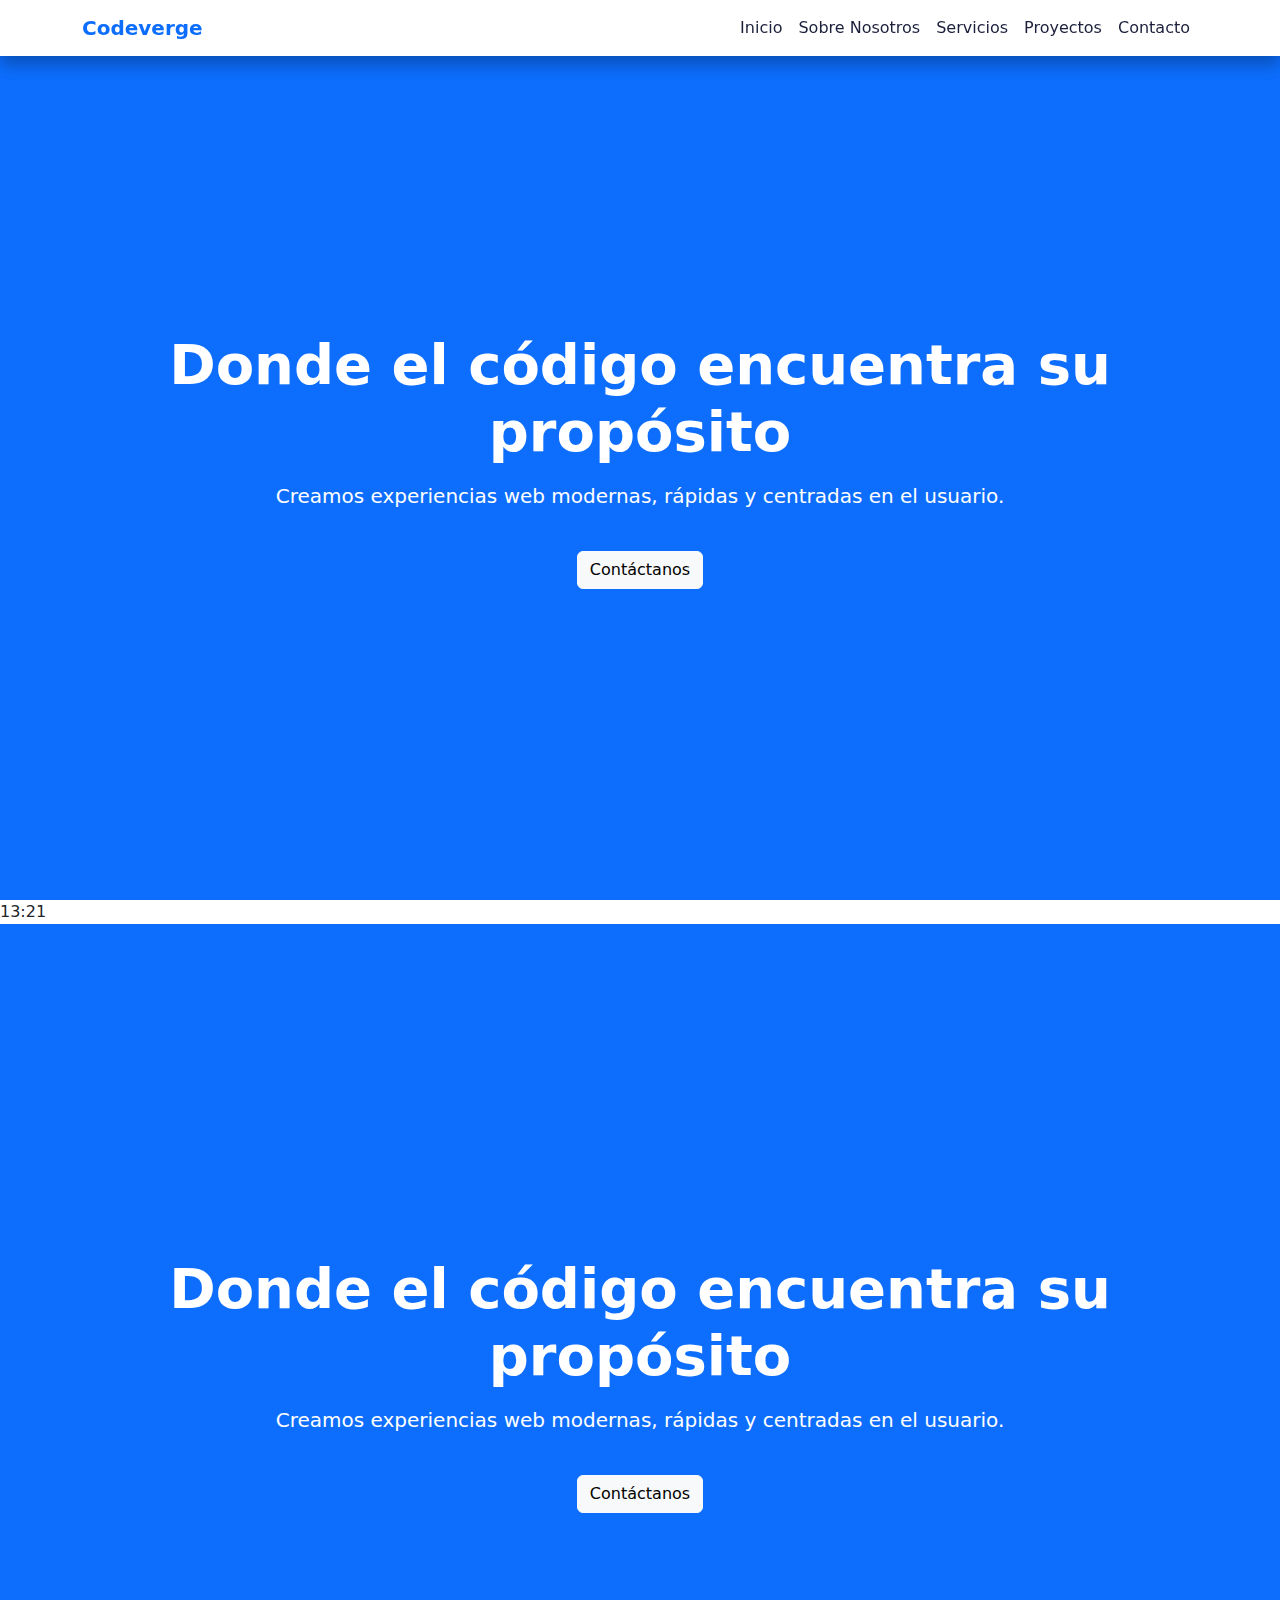
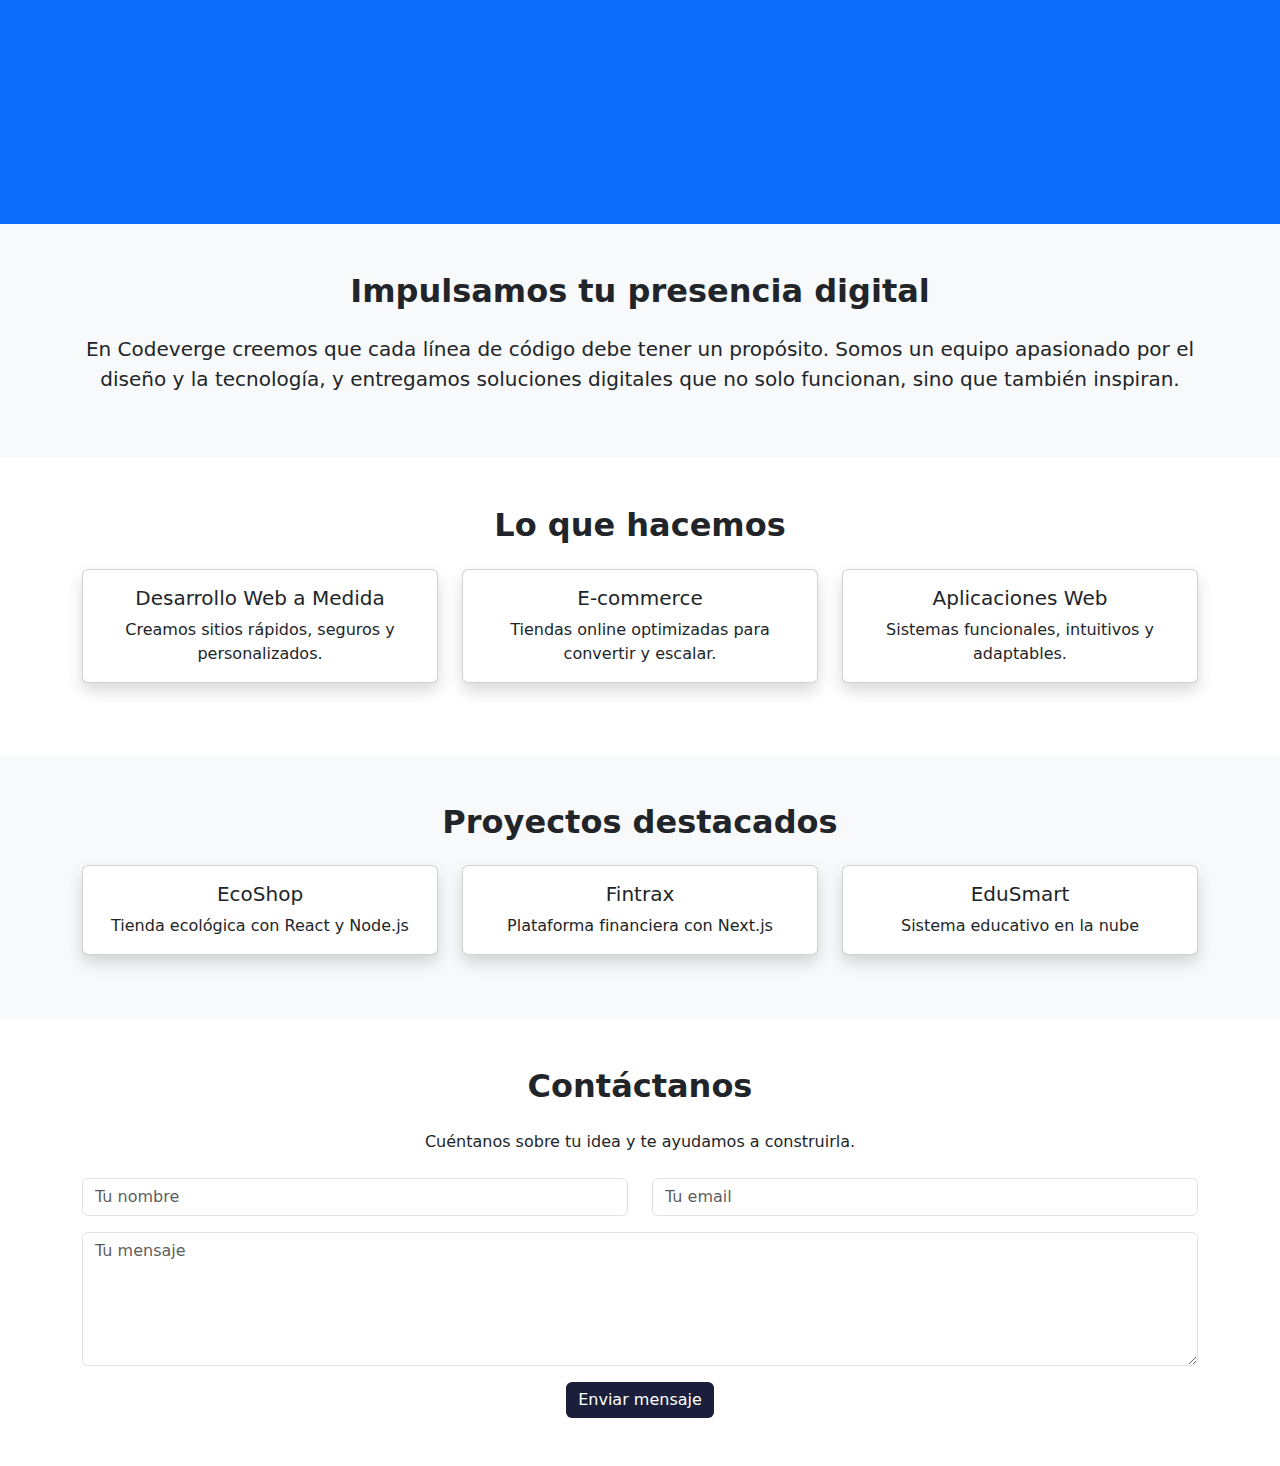
==== index.html @ 91b74ea4 "Version inicial Codeverge" ====
<!DOCTYPE html>
<html lang="es">
<head>
  <meta charset="UTF-8">
  <meta name="viewport" content="width=device-width, initial-scale=1">
  <title>Codeverge</title>
  <link href="https://cdn.jsdelivr.net/npm/bootstrap@5.3.3/dist/css/bootstrap.min.css" rel="stylesheet">
  <link rel="stylesheet" href="style.css">
</head>
<body data-bs-spy="scroll" data-bs-target="#navbar" data-bs-offset="70" tabindex="0">
  <!-- NAVBAR -->
  <nav id="navbar" class="navbar navbar-expand-lg navbar-light bg-white shadow fixed-top">
    <div class="container">
      <a class="navbar-brand fw-bold text-primary" href="#inicio">Codeverge</a>
      <button class="navbar-toggler" type="button" data-bs-toggle="collapse" data-bs-target="#navLinks">
        <span class="navbar-toggler-icon"></span>
      </button>
      <div class="collapse navbar-collapse" id="navLinks">
        <ul class="navbar-nav ms-auto mb-2 mb-lg-0">
          <li class="nav-item"><a class="nav-link" href="#inicio">Inicio</a></li>
          <li class="nav-item"><a class="nav-link" href="#nosotros">Sobre Nosotros</a></li>
          <li class="nav-item"><a class="nav-link" href="#servicios">Servicios</a></li>
          <li class="nav-item"><a class="nav-link" href="#proyectos">Proyectos</a></li>
          <li class="nav-item"><a class="nav-link" href="#contacto">Contacto</a></li>
        </ul>
      </div>
    </div>
  </nav>
  <!-- SECCIONES (las llenaremos después) -->
  <section id="inicio" class="vh-100 d-flex align-items-center bg-primary text-white text-center">
    <div class="container">
      <h1 class="display-4 fw-bold">Donde el código encuentra su propósito</h1>
      <p class="lead mt-3">Creamos experiencias web modernas, rápidas y centradas en el usuario.</p>
      <a href="#contacto" class="btn btn-light mt-4">Contáctanos</a>
    </div>
  </section>
  <!-- Más secciones aquí... -->
  <script src="https://cdn.jsdelivr.net/npm/bootstrap@5.3.3/dist/js/bootstrap.bundle.min.js"></script>
  <script src="script.js"></script>
</body>
</html>





13:21
<!DOCTYPE html>
<html lang="es">
<head>
  <meta charset="UTF-8" />
  <meta name="viewport" content="width=device-width, initial-scale=1" />
  <title>Codeverge</title>
  <link href="https://cdn.jsdelivr.net/npm/bootstrap@5.3.3/dist/css/bootstrap.min.css" rel="stylesheet" />
  <link rel="stylesheet" href="style.css" />
</head>
<body data-bs-spy="scroll" data-bs-target="#navbar" data-bs-offset="70" tabindex="0">
  <!-- NAVBAR -->
  <nav id="navbar" class="navbar navbar-expand-lg navbar-light bg-white shadow fixed-top">
    <div class="container">
      <a class="navbar-brand fw-bold text-primary" href="#inicio">Codeverge</a>
      <button class="navbar-toggler" type="button" data-bs-toggle="collapse" data-bs-target="#navLinks">
        <span class="navbar-toggler-icon"></span>
      </button>
      <div class="collapse navbar-collapse" id="navLinks">
        <ul class="navbar-nav ms-auto mb-2 mb-lg-0">
          <li class="nav-item"><a class="nav-link" href="#inicio">Inicio</a></li>
          <li class="nav-item"><a class="nav-link" href="#nosotros">Sobre Nosotros</a></li>
          <li class="nav-item"><a class="nav-link" href="#servicios">Servicios</a></li>
          <li class="nav-item"><a class="nav-link" href="#proyectos">Proyectos</a></li>
          <li class="nav-item"><a class="nav-link" href="#contacto">Contacto</a></li>
        </ul>
      </div>
    </div>
  </nav>
  <!-- INICIO -->
  <section id="inicio" class="vh-100 d-flex align-items-center bg-primary text-white text-center">
    <div class="container">
      <h1 class="display-4 fw-bold">Donde el código encuentra su propósito</h1>
      <p class="lead mt-3">Creamos experiencias web modernas, rápidas y centradas en el usuario.</p>
      <a href="#contacto" class="btn btn-light mt-4">Contáctanos</a>
    </div>
  </section>
  <!-- SOBRE NOSOTROS -->
  <section id="nosotros" class="py-5 bg-light text-center">
    <div class="container">
      <h2 class="fw-bold mb-4">Impulsamos tu presencia digital</h2>
      <p class="lead">
        En Codeverge creemos que cada línea de código debe tener un propósito. Somos un equipo apasionado por el diseño y la tecnología, y entregamos soluciones digitales que no solo funcionan, sino que también inspiran.
      </p>
    </div>
  </section>
  <!-- SERVICIOS -->
  <section id="servicios" class="py-5">
    <div class="container text-center">
      <h2 class="fw-bold mb-4">Lo que hacemos</h2>
      <div class="row">
        <div class="col-md-4 mb-4">
          <div class="card h-100 shadow">
            <div class="card-body">
              <h5 class="card-title">Desarrollo Web a Medida</h5>
              <p class="card-text">Creamos sitios rápidos, seguros y personalizados.</p>
            </div>
          </div>
        </div>
        <div class="col-md-4 mb-4">
          <div class="card h-100 shadow">
            <div class="card-body">
              <h5 class="card-title">E-commerce</h5>
              <p class="card-text">Tiendas online optimizadas para convertir y escalar.</p>
            </div>
          </div>
        </div>
        <div class="col-md-4 mb-4">
          <div class="card h-100 shadow">
            <div class="card-body">
              <h5 class="card-title">Aplicaciones Web</h5>
              <p class="card-text">Sistemas funcionales, intuitivos y adaptables.</p>
            </div>
          </div>
        </div>
      </div>
    </div>
  </section>
  <!-- PROYECTOS -->
  <section id="proyectos" class="py-5 bg-light text-center">
    <div class="container">
      <h2 class="fw-bold mb-4">Proyectos destacados</h2>
      <div class="row">
        <div class="col-md-4 mb-3">
          <div class="card shadow h-100">
            <div class="card-body">
              <h5 class="card-title">EcoShop</h5>
              <p class="card-text">Tienda ecológica con React y Node.js</p>
            </div>
          </div>
        </div>
        <div class="col-md-4 mb-3">
          <div class="card shadow h-100">
            <div class="card-body">
              <h5 class="card-title">Fintrax</h5>
              <p class="card-text">Plataforma financiera con Next.js</p>
            </div>
          </div>
        </div>
        <div class="col-md-4 mb-3">
          <div class="card shadow h-100">
            <div class="card-body">
              <h5 class="card-title">EduSmart</h5>
              <p class="card-text">Sistema educativo en la nube</p>
            </div>
          </div>
        </div>
      </div>
    </div>
  </section>
  <!-- CONTACTO -->
  <section id="contacto" class="py-5 text-center">
    <div class="container">
      <h2 class="fw-bold mb-4">Contáctanos</h2>
      <p class="mb-4">Cuéntanos sobre tu idea y te ayudamos a construirla.</p>
      <form id="form-contacto" class="row justify-content-center">
        <div class="col-md-6 mb-3">
          <input type="text" class="form-control" placeholder="Tu nombre" required>
        </div>
        <div class="col-md-6 mb-3">
          <input type="email" class="form-control" placeholder="Tu email" required>
        </div>
        <div class="col-12 mb-3">
          <textarea class="form-control" rows="5" placeholder="Tu mensaje" required></textarea>
        </div>
        <div class="col-12">
          <button type="submit" class="btn btn-primary">Enviar mensaje</button>
        </div>
      </form>
    </div>
  </section>
  <!-- SCRIPTS -->
  <script src="https://cdn.jsdelivr.net/npm/bootstrap@5.3.3/dist/js/bootstrap.bundle.min.js"></script>
  <script src="script.js"></script>
</body>
</html>
---- style.css ----
html {
    scroll-behavior: smooth;
  }
  section {
    padding-top: 80px;
    padding-bottom: 80px;
  }
  #inicio {
    padding-top: 100px;
  }
  .navbar .nav-link {
    font-weight: 500;
    color: #1B1F3B;
  }
  .navbar .nav-link:hover {
    color: #00D1FF;
  }
  .btn-primary {
    background-color: #1B1F3B;
    border: none;
  }
  .btn-primary:hover {
    background-color: #00D1FF;
    color: #fff;
  }
---- style.css ----
html {
    scroll-behavior: smooth;
  }
  section {
    padding-top: 80px;
    padding-bottom: 80px;
  }
  #inicio {
    padding-top: 100px;
  }
  .navbar .nav-link {
    font-weight: 500;
    color: #1B1F3B;
  }
  .navbar .nav-link:hover {
    color: #00D1FF;
  }
  .btn-primary {
    background-color: #1B1F3B;
    border: none;
  }
  .btn-primary:hover {
    background-color: #00D1FF;
    color: #fff;
  }
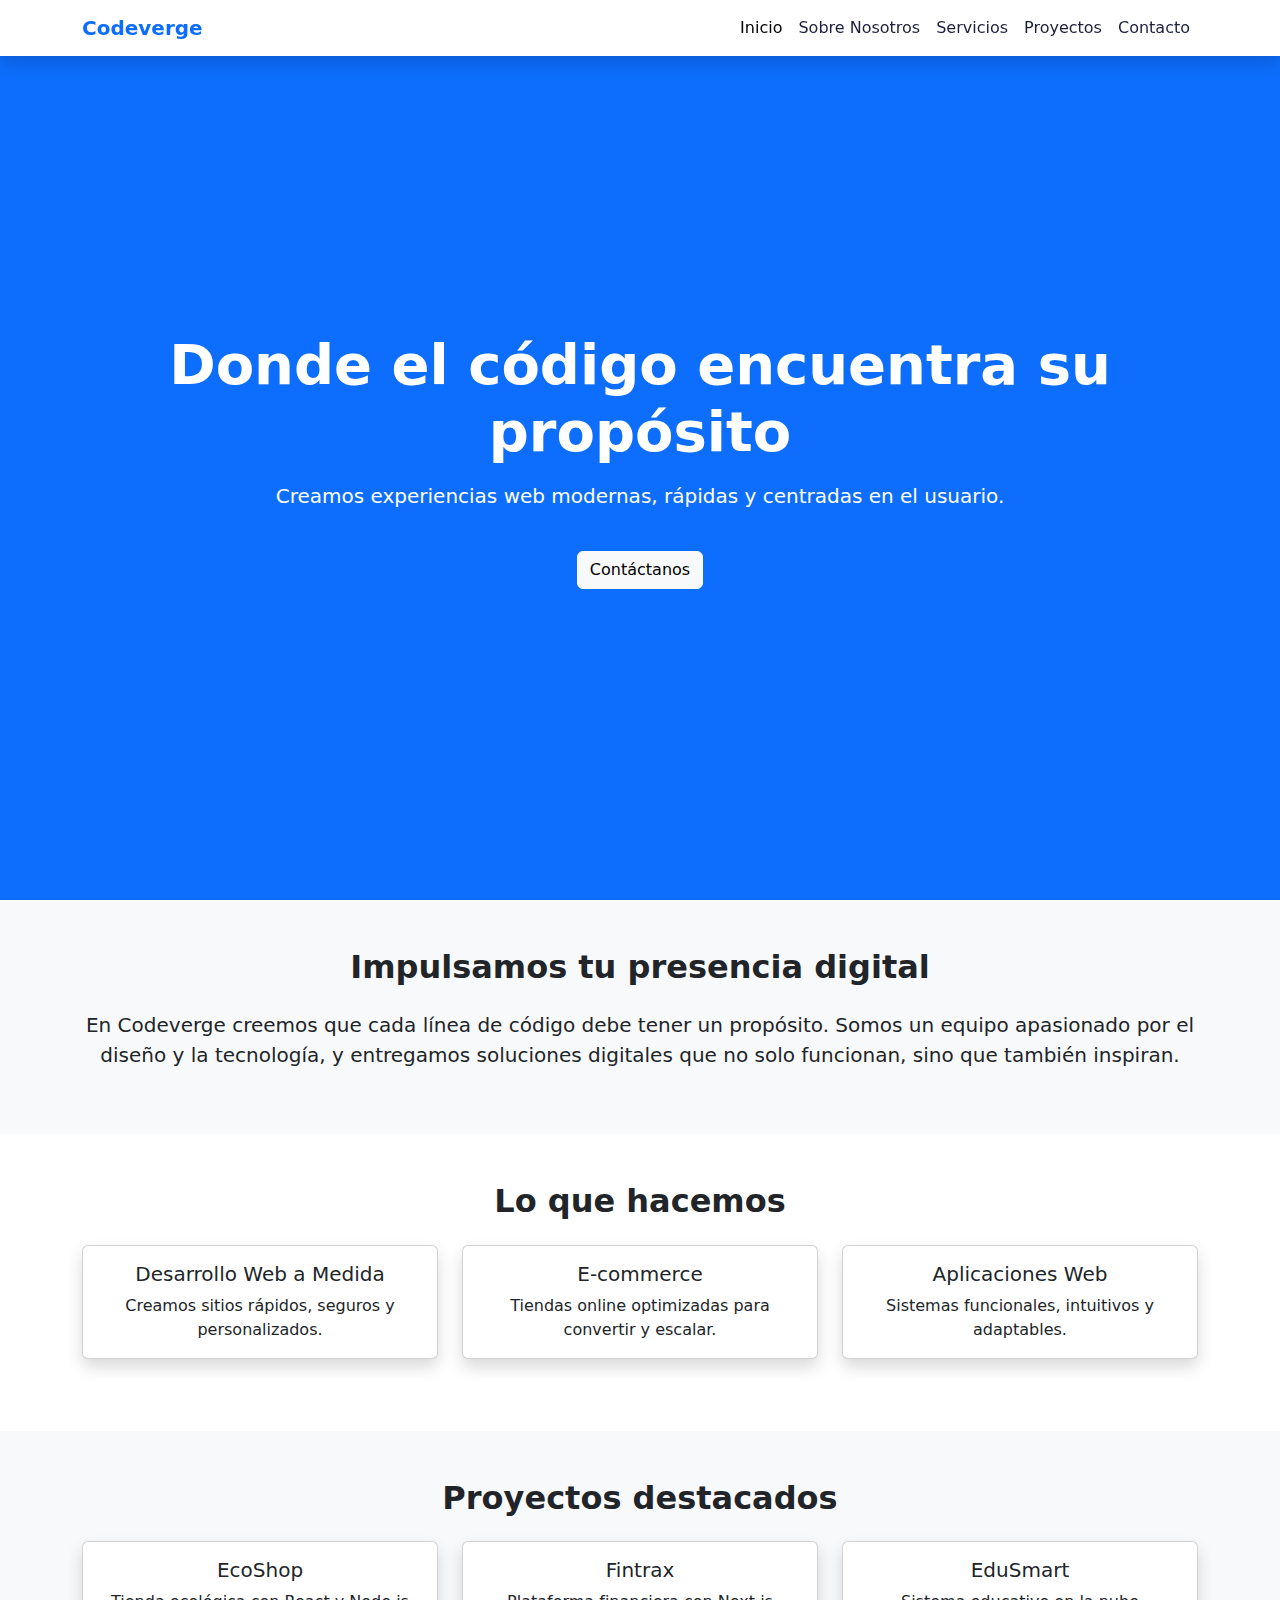
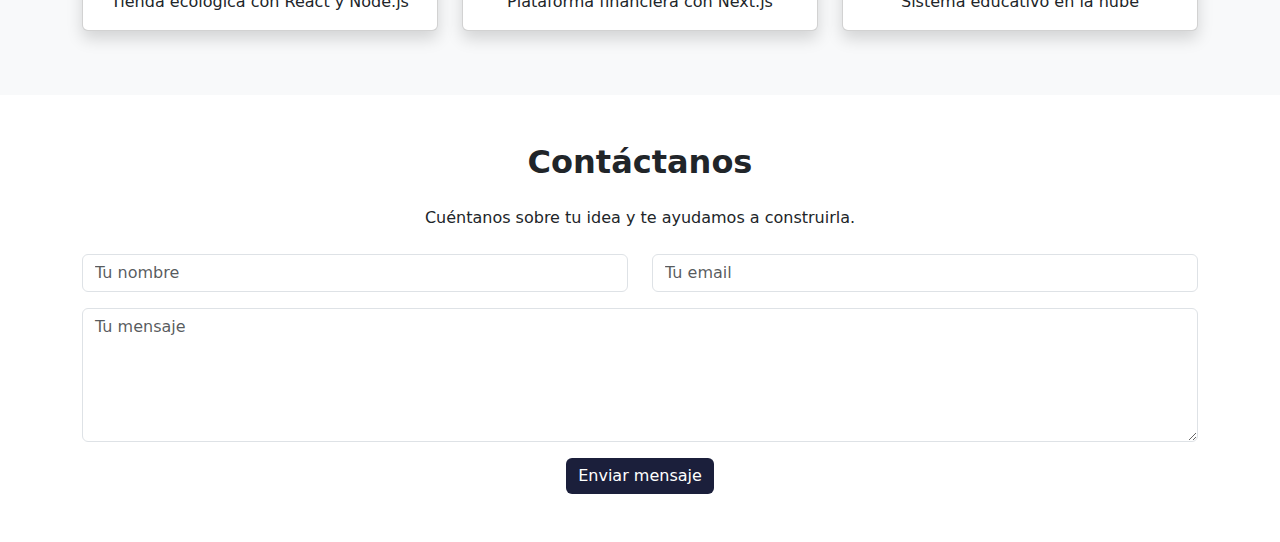
==== commit a631c40d: "edicion nueva" ====
--- a/index.html
+++ b/index.html
@@ -1,50 +1,3 @@
-<!DOCTYPE html>
-<html lang="es">
-<head>
-  <meta charset="UTF-8">
-  <meta name="viewport" content="width=device-width, initial-scale=1">
-  <title>Codeverge</title>
-  <link href="https://cdn.jsdelivr.net/npm/bootstrap@5.3.3/dist/css/bootstrap.min.css" rel="stylesheet">
-  <link rel="stylesheet" href="style.css">
-</head>
-<body data-bs-spy="scroll" data-bs-target="#navbar" data-bs-offset="70" tabindex="0">
-  <!-- NAVBAR -->
-  <nav id="navbar" class="navbar navbar-expand-lg navbar-light bg-white shadow fixed-top">
-    <div class="container">
-      <a class="navbar-brand fw-bold text-primary" href="#inicio">Codeverge</a>
-      <button class="navbar-toggler" type="button" data-bs-toggle="collapse" data-bs-target="#navLinks">
-        <span class="navbar-toggler-icon"></span>
-      </button>
-      <div class="collapse navbar-collapse" id="navLinks">
-        <ul class="navbar-nav ms-auto mb-2 mb-lg-0">
-          <li class="nav-item"><a class="nav-link" href="#inicio">Inicio</a></li>
-          <li class="nav-item"><a class="nav-link" href="#nosotros">Sobre Nosotros</a></li>
-          <li class="nav-item"><a class="nav-link" href="#servicios">Servicios</a></li>
-          <li class="nav-item"><a class="nav-link" href="#proyectos">Proyectos</a></li>
-          <li class="nav-item"><a class="nav-link" href="#contacto">Contacto</a></li>
-        </ul>
-      </div>
-    </div>
-  </nav>
-  <!-- SECCIONES (las llenaremos después) -->
-  <section id="inicio" class="vh-100 d-flex align-items-center bg-primary text-white text-center">
-    <div class="container">
-      <h1 class="display-4 fw-bold">Donde el código encuentra su propósito</h1>
-      <p class="lead mt-3">Creamos experiencias web modernas, rápidas y centradas en el usuario.</p>
-      <a href="#contacto" class="btn btn-light mt-4">Contáctanos</a>
-    </div>
-  </section>
-  <!-- Más secciones aquí... -->
-  <script src="https://cdn.jsdelivr.net/npm/bootstrap@5.3.3/dist/js/bootstrap.bundle.min.js"></script>
-  <script src="script.js"></script>
-</body>
-</html>
-
-
-
-
-
-13:21
 <!DOCTYPE html>
 <html lang="es">
 <head>
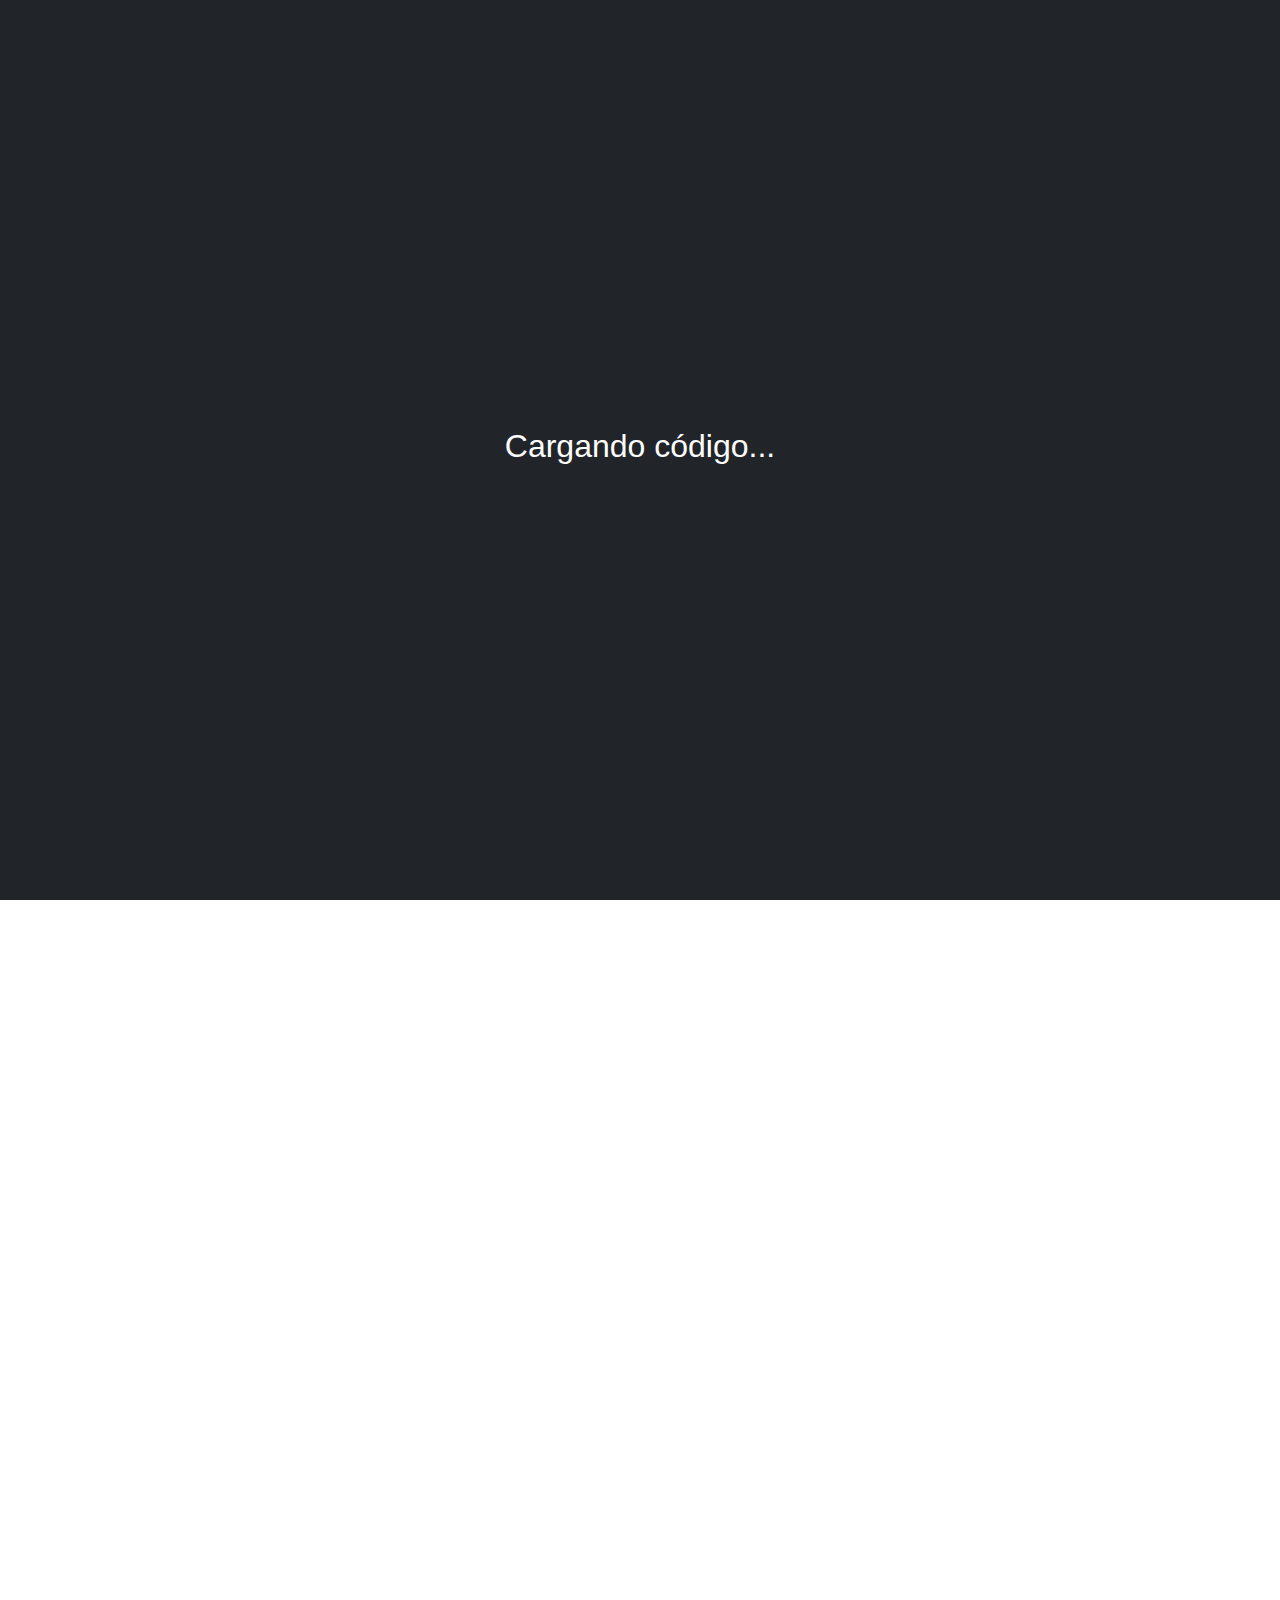
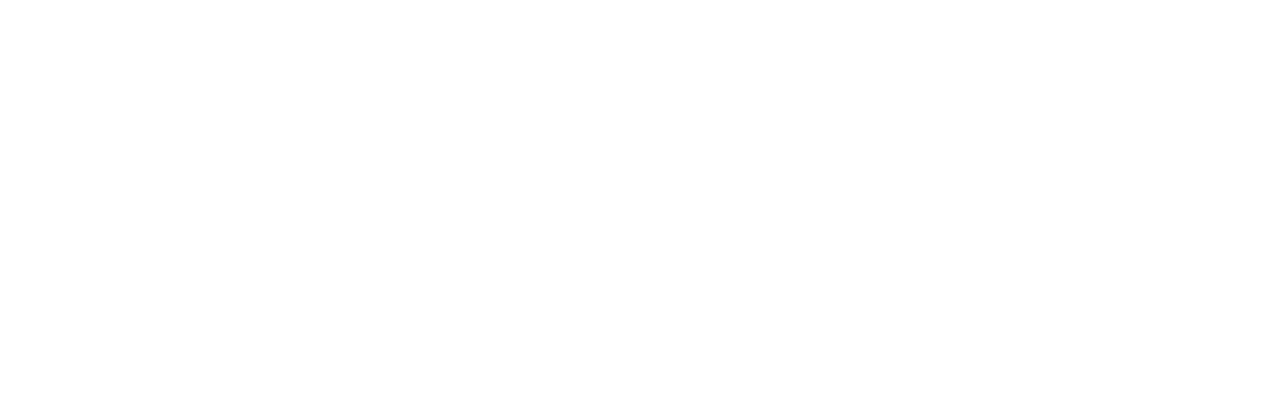
==== commit 4afda08c: "nueva edicion 2" ====
--- a/index.html
+++ b/index.html
@@ -1,3 +1,4 @@
+
 <!DOCTYPE html>
 <html lang="es">
 <head>
@@ -8,10 +9,16 @@
   <link rel="stylesheet" href="style.css" />
 </head>
 <body data-bs-spy="scroll" data-bs-target="#navbar" data-bs-offset="70" tabindex="0">
-  <!-- NAVBAR -->
+
+  <div id="loader" class="d-flex justify-content-center align-items-center vh-100 bg-dark text-white">
+    <h2>Cargando código...</h2>
+  </div>
+
   <nav id="navbar" class="navbar navbar-expand-lg navbar-light bg-white shadow fixed-top">
     <div class="container">
-      <a class="navbar-brand fw-bold text-primary" href="#inicio">Codeverge</a>
+      <a class="navbar-brand fw-bold text-primary" href="#inicio">
+        <img src="assets/logo.png" alt="Codeverge" height="32" class="me-2" />Codeverge
+      </a>
       <button class="navbar-toggler" type="button" data-bs-toggle="collapse" data-bs-target="#navLinks">
         <span class="navbar-toggler-icon"></span>
       </button>
@@ -26,98 +33,53 @@
       </div>
     </div>
   </nav>
-  <!-- INICIO -->
+
   <section id="inicio" class="vh-100 d-flex align-items-center bg-primary text-white text-center">
     <div class="container">
-      <h1 class="display-4 fw-bold">Donde el código encuentra su propósito</h1>
+      <h1 class="display-4 fw-bold title-animate">Donde el código encuentra su propósito</h1>
       <p class="lead mt-3">Creamos experiencias web modernas, rápidas y centradas en el usuario.</p>
       <a href="#contacto" class="btn btn-light mt-4">Contáctanos</a>
     </div>
   </section>
-  <!-- SOBRE NOSOTROS -->
-  <section id="nosotros" class="py-5 bg-light text-center">
+
+  <section id="nosotros" class="py-5 bg-light text-center fade-in">
     <div class="container">
       <h2 class="fw-bold mb-4">Impulsamos tu presencia digital</h2>
-      <p class="lead">
-        En Codeverge creemos que cada línea de código debe tener un propósito. Somos un equipo apasionado por el diseño y la tecnología, y entregamos soluciones digitales que no solo funcionan, sino que también inspiran.
-      </p>
+      <p class="lead">En Codeverge creemos que cada línea de código debe tener un propósito.</p>
     </div>
   </section>
-  <!-- SERVICIOS -->
-  <section id="servicios" class="py-5">
-    <div class="container text-center">
+
+  <section id="servicios" class="py-5 text-center fade-in">
+    <div class="container">
       <h2 class="fw-bold mb-4">Lo que hacemos</h2>
       <div class="row">
-        <div class="col-md-4 mb-4">
-          <div class="card h-100 shadow">
-            <div class="card-body">
-              <h5 class="card-title">Desarrollo Web a Medida</h5>
-              <p class="card-text">Creamos sitios rápidos, seguros y personalizados.</p>
-            </div>
-          </div>
-        </div>
-        <div class="col-md-4 mb-4">
-          <div class="card h-100 shadow">
-            <div class="card-body">
-              <h5 class="card-title">E-commerce</h5>
-              <p class="card-text">Tiendas online optimizadas para convertir y escalar.</p>
-            </div>
-          </div>
-        </div>
-        <div class="col-md-4 mb-4">
-          <div class="card h-100 shadow">
-            <div class="card-body">
-              <h5 class="card-title">Aplicaciones Web</h5>
-              <p class="card-text">Sistemas funcionales, intuitivos y adaptables.</p>
-            </div>
-          </div>
-        </div>
+        <div class="col-md-4 mb-3"><div class="card shadow"><div class="card-body"><h5>Desarrollo Web</h5></div></div></div>
+        <div class="col-md-4 mb-3"><div class="card shadow"><div class="card-body"><h5>E-commerce</h5></div></div></div>
+        <div class="col-md-4 mb-3"><div class="card shadow"><div class="card-body"><h5>Aplicaciones Web</h5></div></div></div>
       </div>
     </div>
   </section>
-  <!-- PROYECTOS -->
-  <section id="proyectos" class="py-5 bg-light text-center">
+
+  <section id="proyectos" class="py-5 bg-light text-center fade-in">
     <div class="container">
       <h2 class="fw-bold mb-4">Proyectos destacados</h2>
       <div class="row">
-        <div class="col-md-4 mb-3">
-          <div class="card shadow h-100">
-            <div class="card-body">
-              <h5 class="card-title">EcoShop</h5>
-              <p class="card-text">Tienda ecológica con React y Node.js</p>
-            </div>
-          </div>
-        </div>
-        <div class="col-md-4 mb-3">
-          <div class="card shadow h-100">
-            <div class="card-body">
-              <h5 class="card-title">Fintrax</h5>
-              <p class="card-text">Plataforma financiera con Next.js</p>
-            </div>
-          </div>
-        </div>
-        <div class="col-md-4 mb-3">
-          <div class="card shadow h-100">
-            <div class="card-body">
-              <h5 class="card-title">EduSmart</h5>
-              <p class="card-text">Sistema educativo en la nube</p>
-            </div>
-          </div>
-        </div>
+        <div class="col-md-4"><div class="card shadow"><div class="card-body"><h5>EcoShop</h5></div></div></div>
+        <div class="col-md-4"><div class="card shadow"><div class="card-body"><h5>Fintrax</h5></div></div></div>
+        <div class="col-md-4"><div class="card shadow"><div class="card-body"><h5>EduSmart</h5></div></div></div>
       </div>
     </div>
   </section>
-  <!-- CONTACTO -->
-  <section id="contacto" class="py-5 text-center">
+
+  <section id="contacto" class="py-5 text-center fade-in">
     <div class="container">
       <h2 class="fw-bold mb-4">Contáctanos</h2>
-      <p class="mb-4">Cuéntanos sobre tu idea y te ayudamos a construirla.</p>
       <form id="form-contacto" class="row justify-content-center">
         <div class="col-md-6 mb-3">
-          <input type="text" class="form-control" placeholder="Tu nombre" required>
+          <input type="text" class="form-control" placeholder="Tu nombre" required />
         </div>
         <div class="col-md-6 mb-3">
-          <input type="email" class="form-control" placeholder="Tu email" required>
+          <input type="email" class="form-control" placeholder="Tu email" required />
         </div>
         <div class="col-12 mb-3">
           <textarea class="form-control" rows="5" placeholder="Tu mensaje" required></textarea>
@@ -128,7 +90,7 @@
       </form>
     </div>
   </section>
-  <!-- SCRIPTS -->
+
   <script src="https://cdn.jsdelivr.net/npm/bootstrap@5.3.3/dist/js/bootstrap.bundle.min.js"></script>
   <script src="script.js"></script>
 </body>
--- a/style.css
+++ b/style.css
@@ -1,25 +1,61 @@
 html {
-    scroll-behavior: smooth;
+  scroll-behavior: smooth;
+}
+body {
+  font-family: 'Segoe UI', sans-serif;
+}
+section {
+  padding-top: 80px;
+  padding-bottom: 80px;
+}
+#inicio {
+  padding-top: 100px;
+}
+.navbar .nav-link {
+  font-weight: 500;
+  color: #1B1F3B;
+}
+.navbar .nav-link:hover {
+  color: #00D1FF;
+}
+.btn-primary {
+  background-color: #1B1F3B;
+  border: none;
+}
+.btn-primary:hover {
+  background-color: #00D1FF;
+  color: #fff;
+}
+.btn-light:hover {
+  transform: translateY(-3px);
+  box-shadow: 0 8px 16px rgba(0, 0, 0, 0.15);
+}
+.fade-in {
+  opacity: 0;
+  transform: translateY(40px);
+  transition: all 0.6s ease-out;
+}
+.fade-in.visible {
+  opacity: 1;
+  transform: none;
+}
+.title-animate {
+  animation: bounceIn 1s ease-out forwards;
+}
+@keyframes bounceIn {
+  0% {
+    opacity: 0;
+    transform: scale(0.9) translateY(-30px);
   }
-  section {
-    padding-top: 80px;
-    padding-bottom: 80px;
+  100% {
+    opacity: 1;
+    transform: scale(1) translateY(0);
   }
-  #inicio {
-    padding-top: 100px;
-  }
-  .navbar .nav-link {
-    font-weight: 500;
-    color: #1B1F3B;
-  }
-  .navbar .nav-link:hover {
-    color: #00D1FF;
-  }
-  .btn-primary {
-    background-color: #1B1F3B;
-    border: none;
-  }
-  .btn-primary:hover {
-    background-color: #00D1FF;
-    color: #fff;
-  }+}
+#loader {
+  position: fixed;
+  top: 0; left: 0;
+  width: 100vw; height: 100vh;
+  z-index: 9999;
+  background-color: #1B1F3B;
+}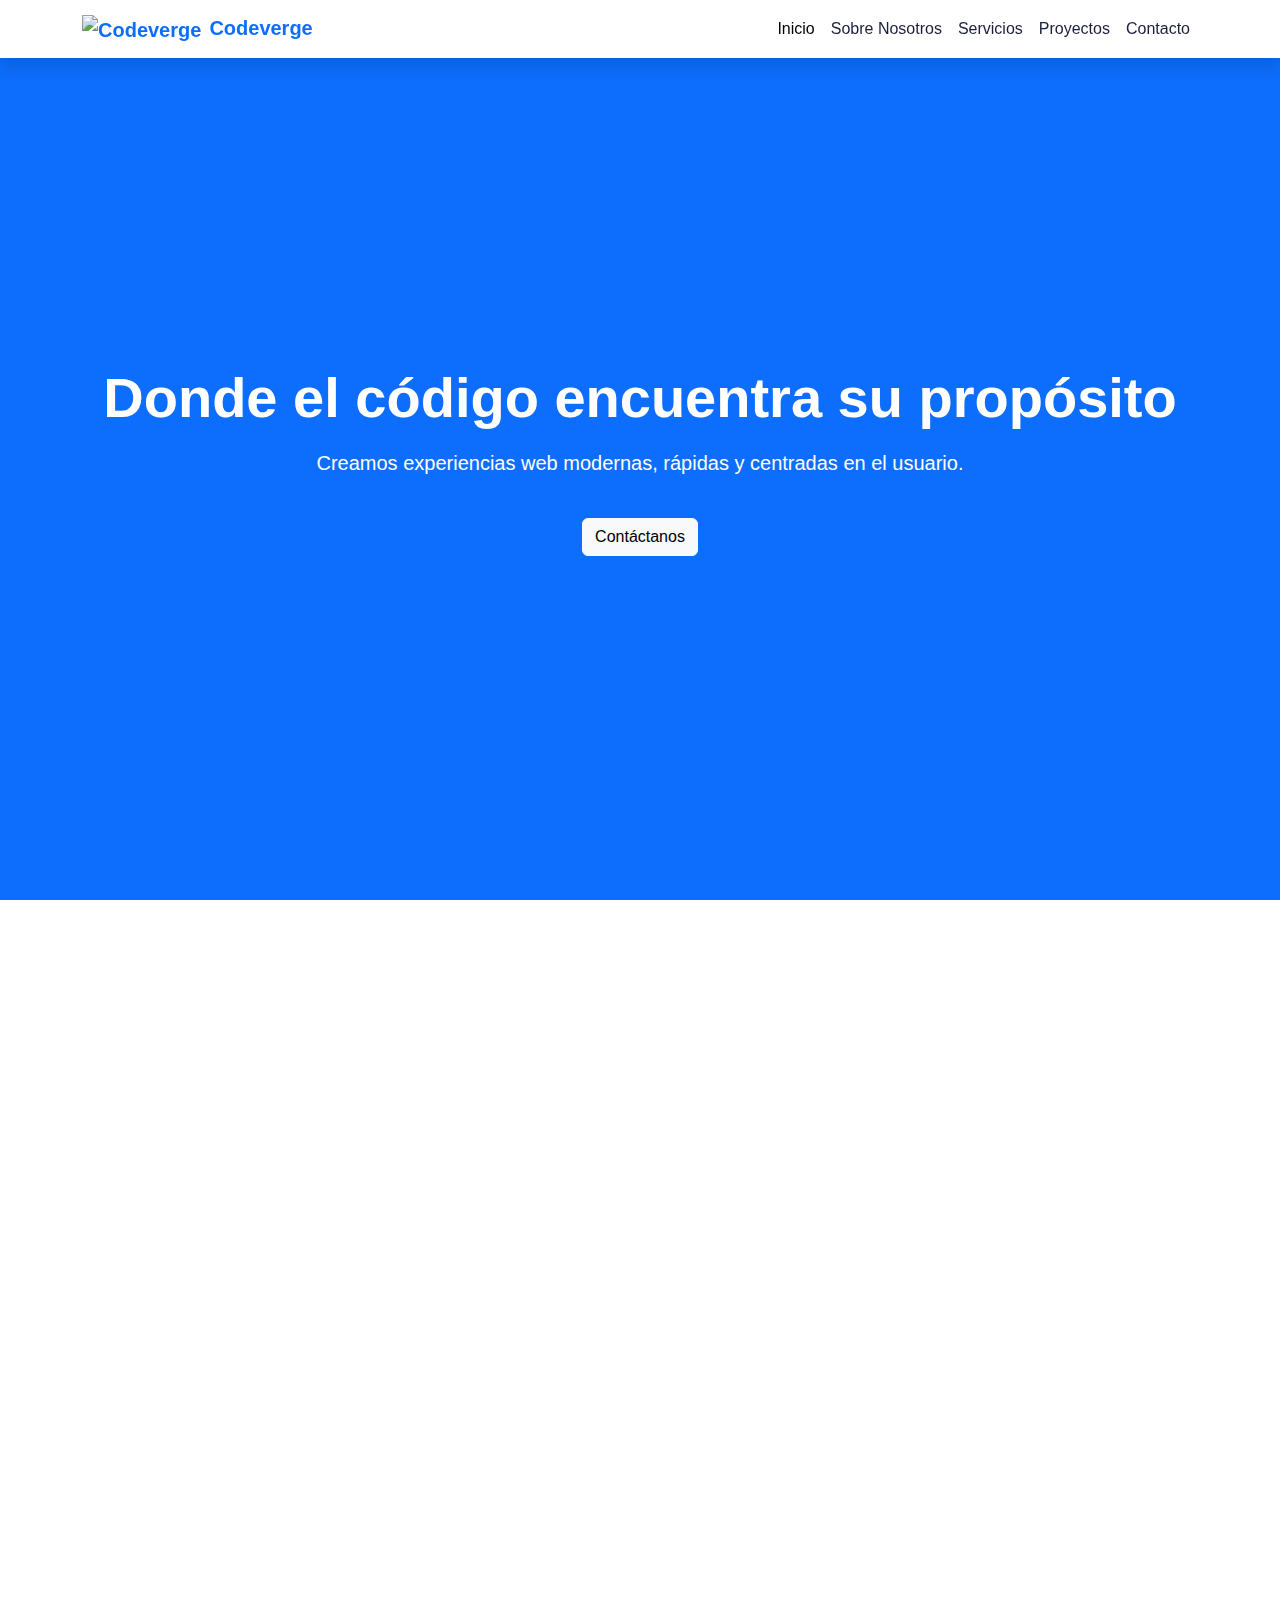
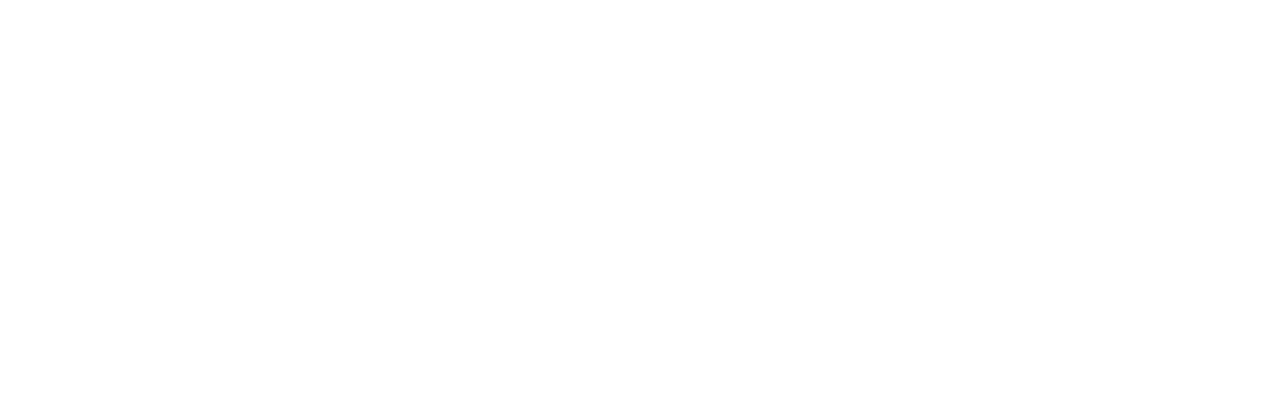
==== commit 86ad984d: "editando" ====
--- a/index.html
+++ b/index.html
@@ -9,12 +9,7 @@
   <link rel="stylesheet" href="style.css" />
 </head>
 <body data-bs-spy="scroll" data-bs-target="#navbar" data-bs-offset="70" tabindex="0">
-
-  <div id="loader" class="d-flex justify-content-center align-items-center vh-100 bg-dark text-white">
-    <h2>Cargando código...</h2>
-  </div>
-
-  <nav id="navbar" class="navbar navbar-expand-lg navbar-light bg-white shadow fixed-top">
+<nav id="navbar" class="navbar navbar-expand-lg navbar-light bg-white shadow fixed-top">
     <div class="container">
       <a class="navbar-brand fw-bold text-primary" href="#inicio">
         <img src="assets/logo.png" alt="Codeverge" height="32" class="me-2" />Codeverge
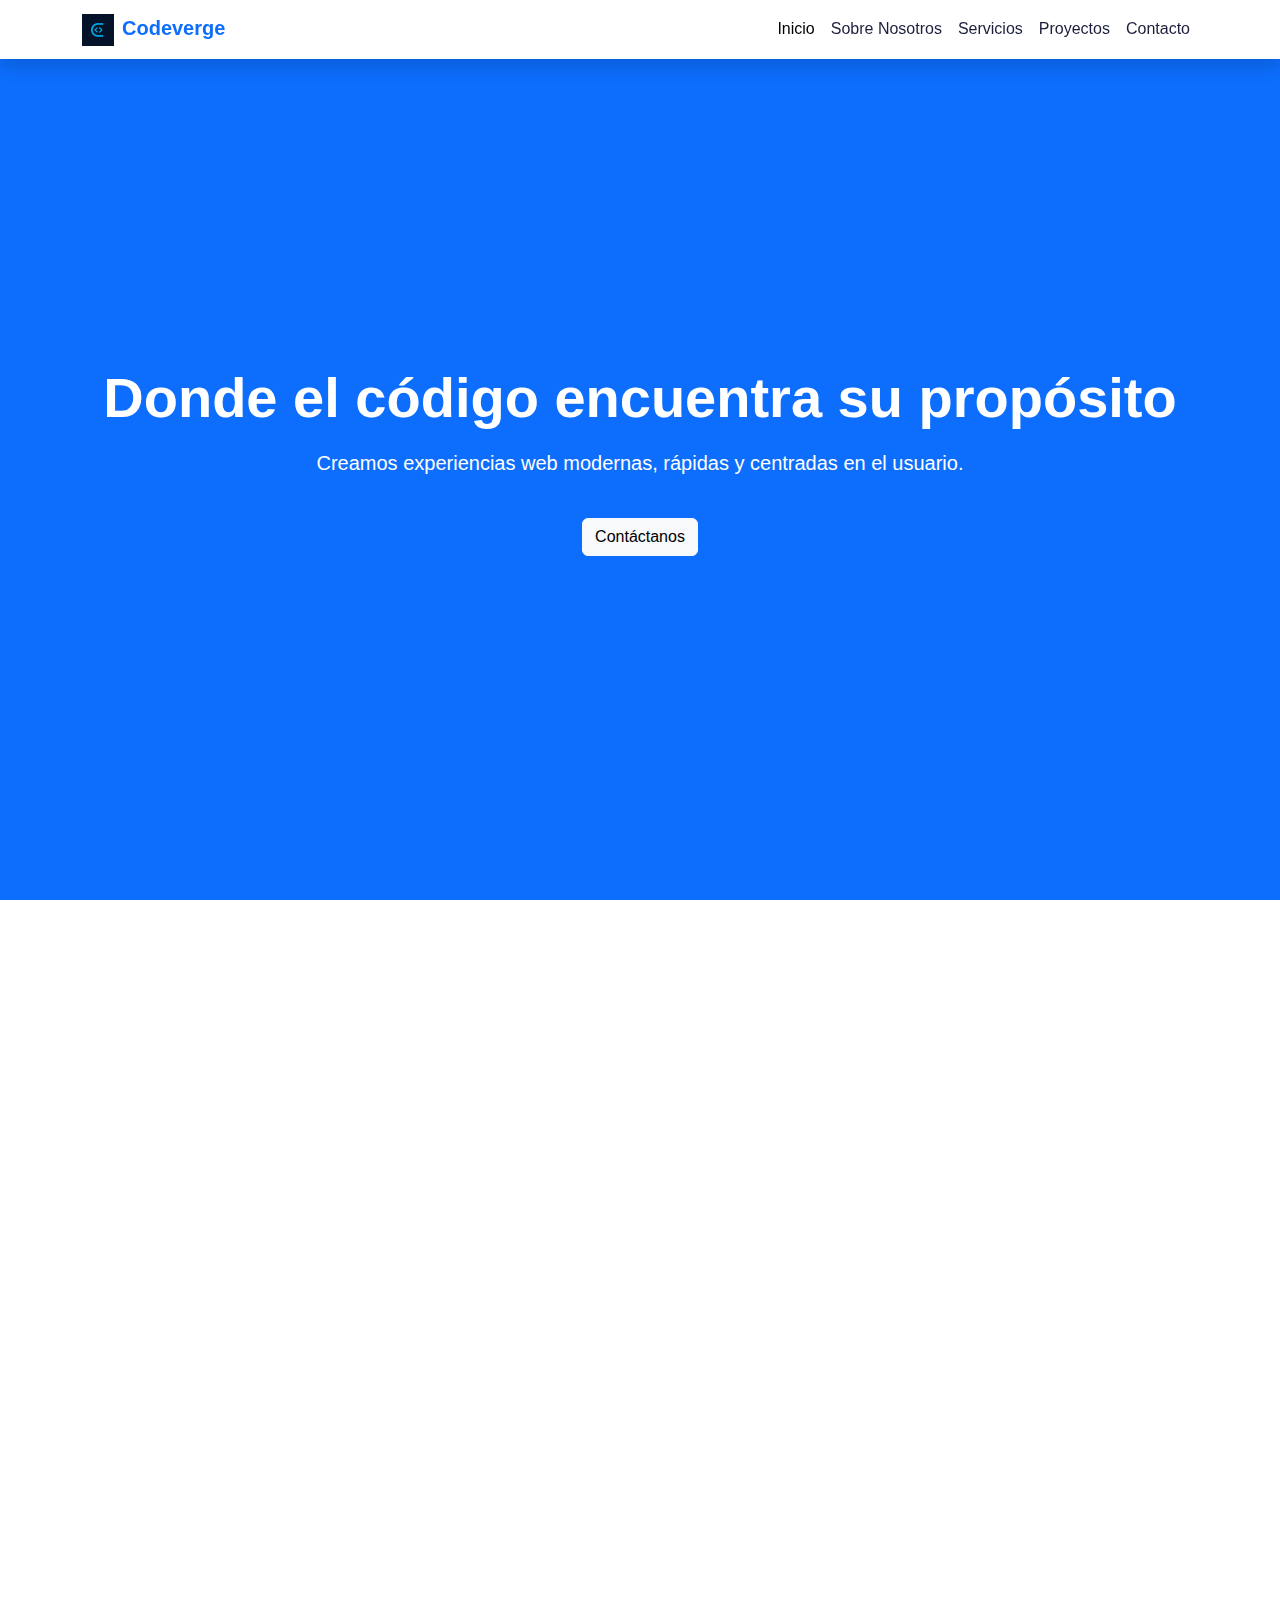
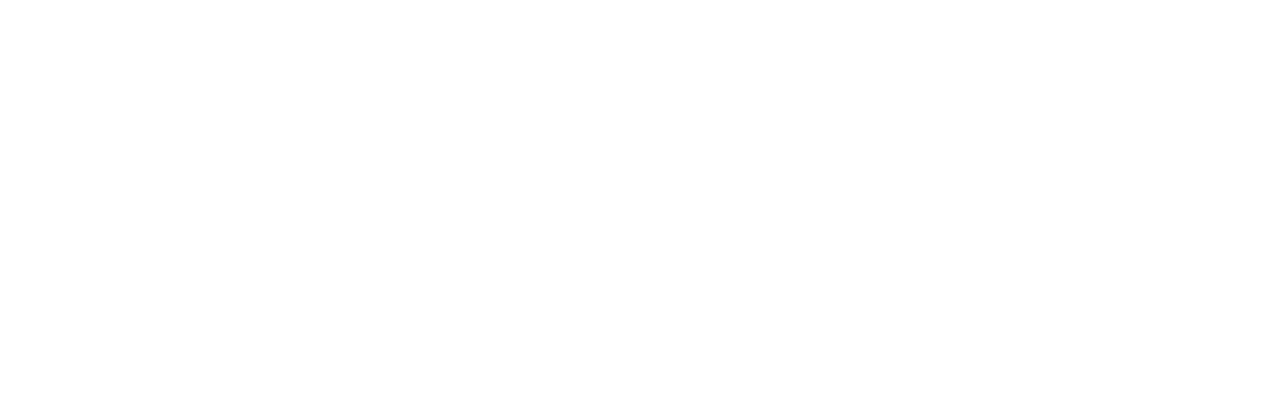
==== commit c25f5da4: "de nuevo" ====
--- a/index.html
+++ b/index.html
@@ -12,7 +12,7 @@
 <nav id="navbar" class="navbar navbar-expand-lg navbar-light bg-white shadow fixed-top">
     <div class="container">
       <a class="navbar-brand fw-bold text-primary" href="#inicio">
-        <img src="assets/logo.png" alt="Codeverge" height="32" class="me-2" />Codeverge
+        <img src="assets/logocode.png" alt="Codeverge" height="32" class="me-2" />Codeverge
       </a>
       <button class="navbar-toggler" type="button" data-bs-toggle="collapse" data-bs-target="#navLinks">
         <span class="navbar-toggler-icon"></span>
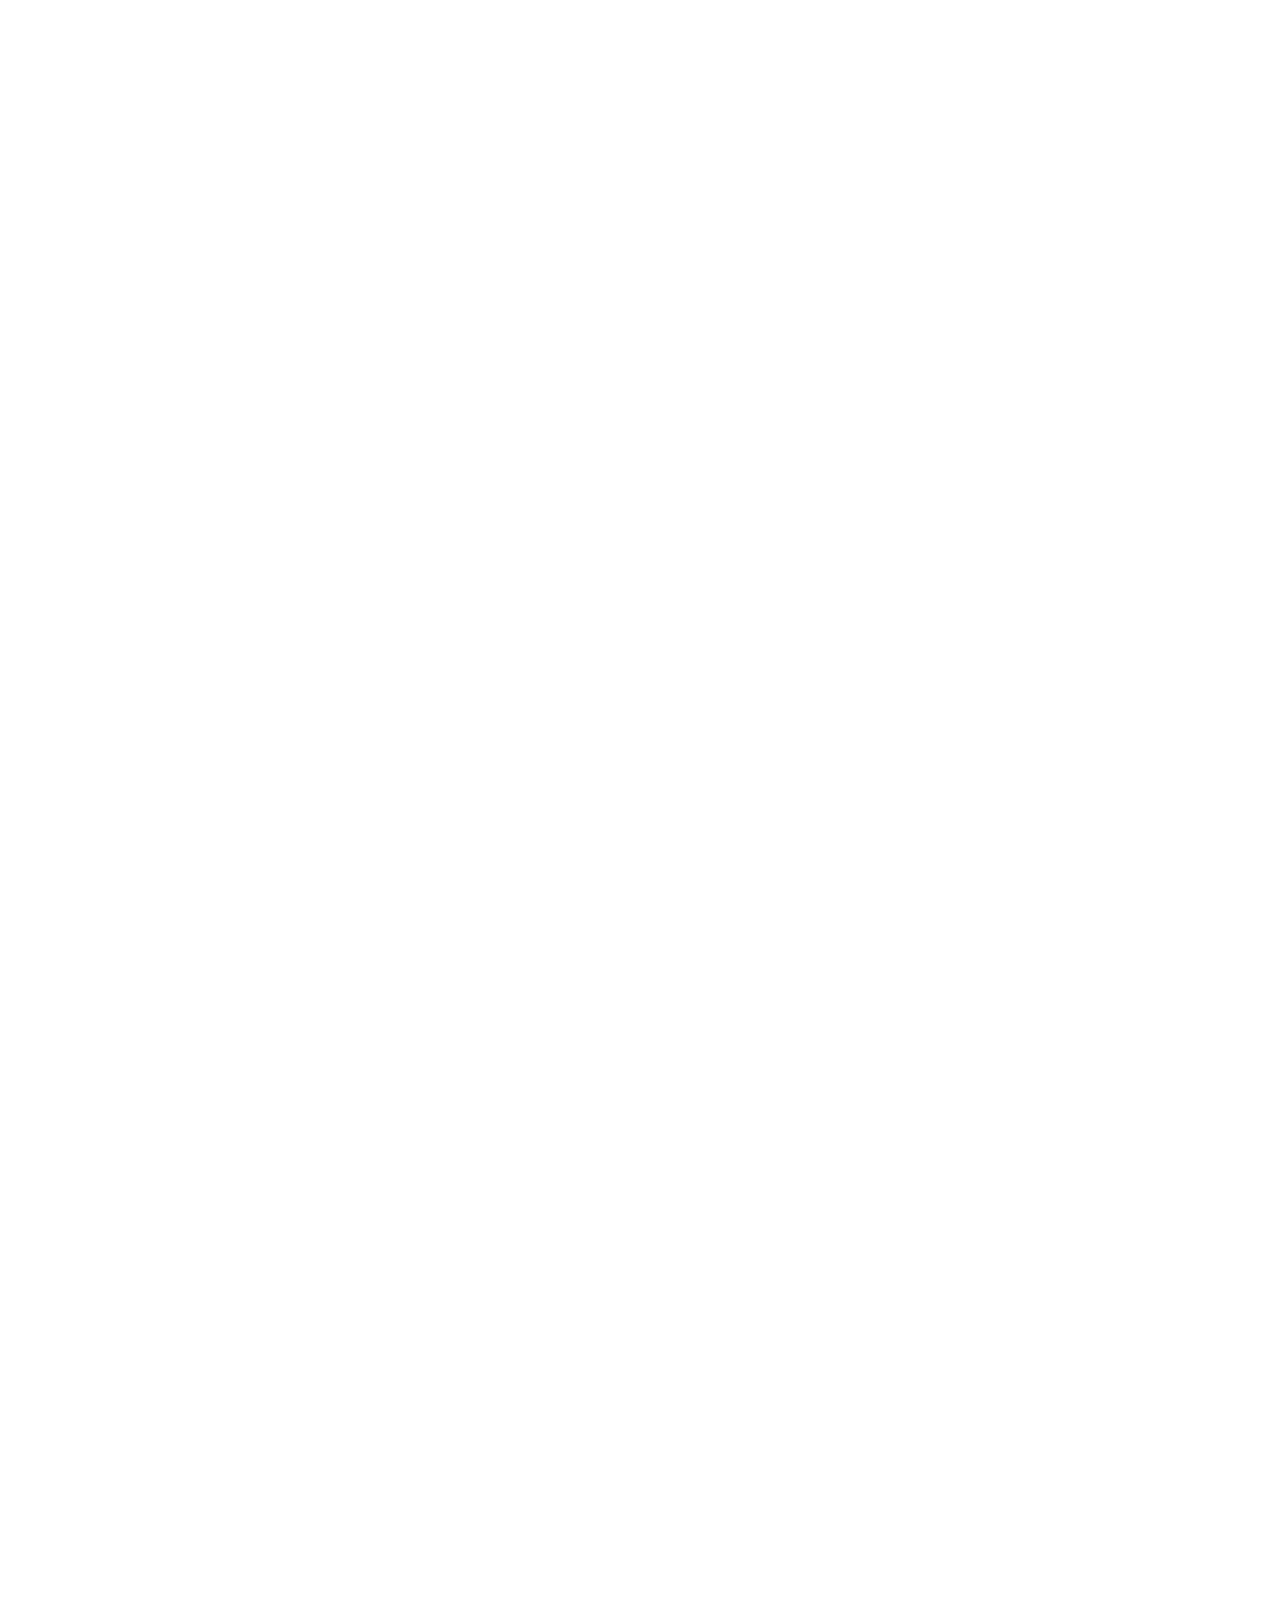
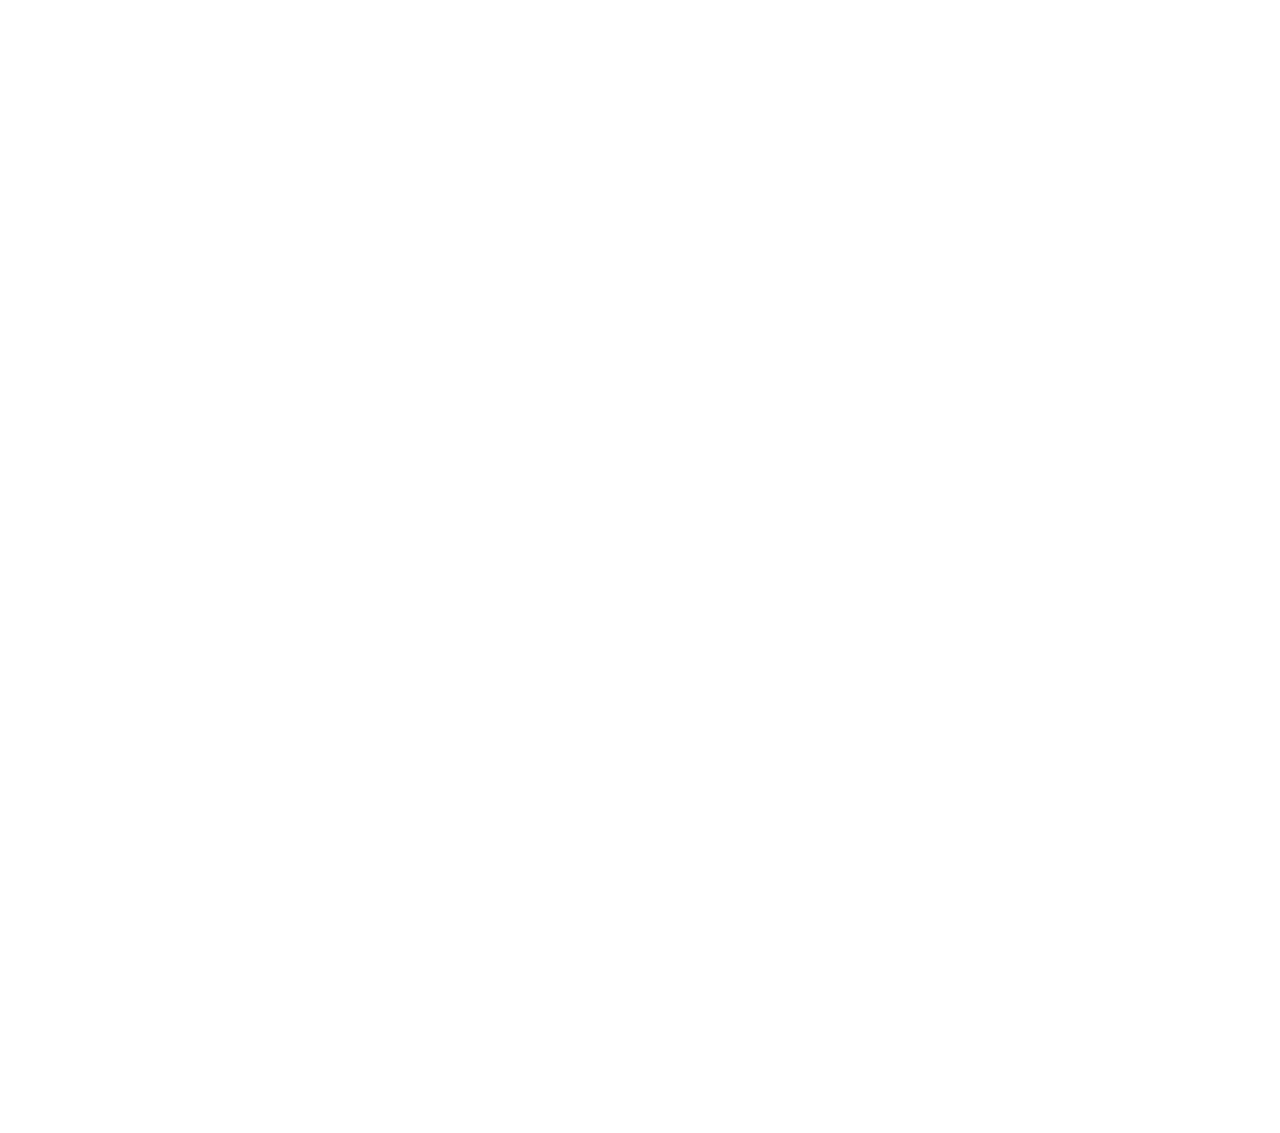
==== commit 2abf4aba: "cambios" ====
--- a/index.html
+++ b/index.html
@@ -4,89 +4,194 @@
 <head>
   <meta charset="UTF-8" />
   <meta name="viewport" content="width=device-width, initial-scale=1" />
-  <title>Codeverge</title>
+  <title>Scocode - Inicio</title>
   <link href="https://cdn.jsdelivr.net/npm/bootstrap@5.3.3/dist/css/bootstrap.min.css" rel="stylesheet" />
   <link rel="stylesheet" href="style.css" />
+  <link rel="stylesheet" href="https://cdn.jsdelivr.net/npm/bootstrap-icons@1.10.5/font/bootstrap-icons.css">
+
 </head>
-<body data-bs-spy="scroll" data-bs-target="#navbar" data-bs-offset="70" tabindex="0">
-<nav id="navbar" class="navbar navbar-expand-lg navbar-light bg-white shadow fixed-top">
+<body>
+  <div class="logo-bar py-2 bg-white text-center shadow-sm">
+    <img src="src/assets/logodefinitivo.png" alt="Logo Scocode" class="logo-separado"/>
+  </div>
+
+  <nav id="navbar" class="navbar navbar-expand-lg navbar-light bg-dark shadow-sm sticky-top">
     <div class="container">
-      <a class="navbar-brand fw-bold text-primary" href="#inicio">
-        <img src="assets/logocode.png" alt="Codeverge" height="32" class="me-2" />Codeverge
-      </a>
       <button class="navbar-toggler" type="button" data-bs-toggle="collapse" data-bs-target="#navLinks">
         <span class="navbar-toggler-icon"></span>
       </button>
-      <div class="collapse navbar-collapse" id="navLinks">
-        <ul class="navbar-nav ms-auto mb-2 mb-lg-0">
-          <li class="nav-item"><a class="nav-link" href="#inicio">Inicio</a></li>
-          <li class="nav-item"><a class="nav-link" href="#nosotros">Sobre Nosotros</a></li>
-          <li class="nav-item"><a class="nav-link" href="#servicios">Servicios</a></li>
-          <li class="nav-item"><a class="nav-link" href="#proyectos">Proyectos</a></li>
-          <li class="nav-item"><a class="nav-link" href="#contacto">Contacto</a></li>
+      <div class="collapse navbar-collapse justify-content-end" id="navLinks">
+        <ul class="navbar-nav mb-2 mb-lg-0">
+          <li class="nav-item"><a class="nav-link" href="index.html">Inicio</a></li>
+          <li class="nav-item"><a class="nav-link" href="nosotros.html">Sobre Nosotros</a></li>
+          <li class="nav-item"><a class="nav-link" href="servicios.html">Servicios</a></li>
+          <li class="nav-item"><a class="nav-link" href="proyectos.html">Proyectos</a></li>
+          <li class="nav-item"><a class="nav-link" href="contacto.html">Contacto</a></li>
         </ul>
       </div>
     </div>
   </nav>
-
-  <section id="inicio" class="vh-100 d-flex align-items-center bg-primary text-white text-center">
+  <!-- Inicio-->
+  <section class="vh-100 d-flex align-items-center bg-primary text-white text-center">
     <div class="container">
       <h1 class="display-4 fw-bold title-animate">Donde el código encuentra su propósito</h1>
       <p class="lead mt-3">Creamos experiencias web modernas, rápidas y centradas en el usuario.</p>
-      <a href="#contacto" class="btn btn-light mt-4">Contáctanos</a>
+      <a href="contacto.html" class="btn btn-light mt-4">Contáctanos</a>
     </div>
+    <!-- Lo que nos diferencia -->
   </section>
-
-  <section id="nosotros" class="py-5 bg-light text-center fade-in">
+  <section class="py-5 text-center fade-in">
     <div class="container">
-      <h2 class="fw-bold mb-4">Impulsamos tu presencia digital</h2>
-      <p class="lead">En Codeverge creemos que cada línea de código debe tener un propósito.</p>
-    </div>
-  </section>
-
-  <section id="servicios" class="py-5 text-center fade-in">
-    <div class="container">
-      <h2 class="fw-bold mb-4">Lo que hacemos</h2>
+      <h2 class="fw-bold mb-5">Lo que nos diferencia</h2>
       <div class="row">
-        <div class="col-md-4 mb-3"><div class="card shadow"><div class="card-body"><h5>Desarrollo Web</h5></div></div></div>
-        <div class="col-md-4 mb-3"><div class="card shadow"><div class="card-body"><h5>E-commerce</h5></div></div></div>
-        <div class="col-md-4 mb-3"><div class="card shadow"><div class="card-body"><h5>Aplicaciones Web</h5></div></div></div>
+  
+        <div class="col-md-4 mb-4">
+          <div class="card border-0 shadow h-100">
+            <div class="card-body">
+              <div class="mb-3">
+                <i class="bi bi-lightning-charge-fill fs-1 text-primary"></i>
+              </div>
+              <h5 class="card-title">Velocidad y rendimiento</h5>
+              <p class="card-text">Nuestras webs cargan en milisegundos. Optimizadas al máximo, sin comprometer diseño.</p>
+            </div>
+          </div>
+        </div>
+        <div class="col-md-4 mb-4">
+          <div class="card border-0 shadow h-100">
+            <div class="card-body">
+              <div class="mb-3">
+                <i class="bi bi-person-check-fill fs-1 text-primary"></i>
+              </div>
+              <h5 class="card-title">Centrado en el usuario</h5>
+              <p class="card-text">Diseñamos experiencias que encantan y convierten. UX/UI a medida.</p>
+            </div>
+          </div>
+        </div>
+        <div class="col-md-4 mb-4">
+          <div class="card border-0 shadow h-100">
+            <div class="card-body">
+              <div class="mb-3">
+                <i class="bi bi-code-slash fs-1 text-primary"></i>
+              </div>
+              <h5 class="card-title">Código limpio</h5>
+              <p class="card-text">Desarrollamos con estándares modernos, escalables y fáciles de mantener.</p>
+            </div>
+          </div>
+        </div>
       </div>
     </div>
   </section>
-
-  <section id="proyectos" class="py-5 bg-light text-center fade-in">
+  <section class="py-5 bg-dark text-white text-center fade-in">
     <div class="container">
-      <h2 class="fw-bold mb-4">Proyectos destacados</h2>
-      <div class="row">
-        <div class="col-md-4"><div class="card shadow"><div class="card-body"><h5>EcoShop</h5></div></div></div>
-        <div class="col-md-4"><div class="card shadow"><div class="card-body"><h5>Fintrax</h5></div></div></div>
-        <div class="col-md-4"><div class="card shadow"><div class="card-body"><h5>EduSmart</h5></div></div></div>
+      <h2 class="fw-bold mb-4">¿Estás listo para impulsar tu presencia digital?</h2>
+      <p class="lead mb-4">En Scocode transformamos ideas en experiencias interactivas. ¡Vamos más allá del código!</p>
+      <a href="contacto.html" class="btn btn-primary btn-lg">Solicita tu demo gratuita</a>
+    </div>
+  </section>
+  <!-- Tecnologías que usamos -->
+  <section class="py-5 text-center bg-light fade-in">
+    <div class="container">
+      <h2 class="fw-bold mb-5">Tecnologías que usamos</h2>
+      <div class="row justify-content-center align-items-center g-4">
+        <div class="col-4 col-md-2">
+          <img src="https://cdn.jsdelivr.net/gh/devicons/devicon/icons/html5/html5-original.svg" class="img-fluid" alt="HTML5" title="HTML5">
+        </div>
+        <div class="col-4 col-md-2">
+          <img src="https://cdn.jsdelivr.net/gh/devicons/devicon/icons/css3/css3-original.svg" class="img-fluid" alt="CSS3" title="CSS3">
+        </div>
+        <div class="col-4 col-md-2">
+          <img src="https://cdn.jsdelivr.net/gh/devicons/devicon/icons/javascript/javascript-original.svg" class="img-fluid" alt="JavaScript" title="JavaScript">
+        </div>
+        <div class="col-4 col-md-2">
+          <img src="https://cdn.jsdelivr.net/gh/devicons/devicon/icons/bootstrap/bootstrap-original.svg" class="img-fluid" alt="Bootstrap" title="Bootstrap">
+        </div>
+        <div class="col-4 col-md-2">
+          <img src="https://cdn.jsdelivr.net/gh/devicons/devicon/icons/react/react-original.svg" class="img-fluid" alt="React" title="React">
+        </div>
       </div>
     </div>
   </section>
+ <!-- Testimonios -->
+ <section class="py-5 text-center fade-in">
+  <div class="container">
+    <h2 class="fw-bold mb-5">Lo que dicen nuestros clientes</h2>
+    <div class="row justify-content-center">
+      <div class="col-md-4 mb-4">
+        <div class="card border-0 shadow h-100">
+          <div class="card-body">
+            <p class="card-text fst-italic">“Scocode transformó nuestra idea en una plataforma funcional y hermosa. El equipo es increíble.”</p>
+            <h6 class="mt-3">— Ana G., CEO de EcoMarket</h6>
+          </div>
+        </div>
+      </div>
+      <div class="col-md-4 mb-4">
+        <div class="card border-0 shadow h-100">
+          <div class="card-body">
+            <p class="card-text fst-italic">“Un servicio impecable, comunicación fluida y resultados que superaron nuestras expectativas.”</p>
+            <h6 class="mt-3">— Javier M., CTO de Fintrax</h6>
+          </div>
+        </div>
+      </div>
+    </div>
+  </div>  
+</section>
+ <!-- Preguntas frecuentes -->
+ <section class="py-5 bg-light fade-in">
+  <div class="container">
+    <h2 class="fw-bold mb-5 text-center">Preguntas Frecuentes</h2>
+    <div class="accordion" id="faqAccordion">
 
-  <section id="contacto" class="py-5 text-center fade-in">
-    <div class="container">
-      <h2 class="fw-bold mb-4">Contáctanos</h2>
-      <form id="form-contacto" class="row justify-content-center">
-        <div class="col-md-6 mb-3">
-          <input type="text" class="form-control" placeholder="Tu nombre" required />
+      <div class="accordion-item">
+        <h2 class="accordion-header" id="faq1">
+          <button class="accordion-button" type="button" data-bs-toggle="collapse" data-bs-target="#collapse1">
+            ¿Qué servicios ofrece Scocode?
+          </button>
+        </h2>
+        <div id="collapse1" class="accordion-collapse collapse show" data-bs-parent="#faqAccordion">
+          <div class="accordion-body">
+            Ofrecemos desarrollo web, diseño UX/UI, sitios e-commerce, landing pages y soluciones personalizadas para negocios digitales.
+          </div>
         </div>
-        <div class="col-md-6 mb-3">
-          <input type="email" class="form-control" placeholder="Tu email" required />
+      </div>
+
+      <div class="accordion-item">
+        <h2 class="accordion-header" id="faq2">
+          <button class="accordion-button collapsed" type="button" data-bs-toggle="collapse" data-bs-target="#collapse2">
+            ¿En cuánto tiempo entregan un proyecto?
+          </button>
+        </h2>
+        <div id="collapse2" class="accordion-collapse collapse" data-bs-parent="#faqAccordion">
+          <div class="accordion-body">
+            Depende del alcance, pero normalmente entre 1 a 4 semanas. Siempre priorizamos calidad y velocidad.
+          </div>
         </div>
-        <div class="col-12 mb-3">
-          <textarea class="form-control" rows="5" placeholder="Tu mensaje" required></textarea>
+      </div>
+
+      <div class="accordion-item">
+        <h2 class="accordion-header" id="faq3">
+          <button class="accordion-button collapsed" type="button" data-bs-toggle="collapse" data-bs-target="#collapse3">
+            ¿Puedo solicitar una demo gratuita?
+          </button>
+        </h2>
+        <div id="collapse3" class="accordion-collapse collapse" data-bs-parent="#faqAccordion">
+          <div class="accordion-body">
+            ¡Claro! Contáctanos y agendamos una demo sin compromiso para conocer tus necesidades.
+          </div>
         </div>
-        <div class="col-12">
-          <button type="submit" class="btn btn-primary">Enviar mensaje</button>
-        </div>
-      </form>
+      </div>
+
     </div>
-  </section>
-
-  <script src="https://cdn.jsdelivr.net/npm/bootstrap@5.3.3/dist/js/bootstrap.bundle.min.js"></script>
+  </div>
+</section>
+ <!-- Footer -->
+ <footer class="bg-dark text-white text-center py-4">
+  <div class="container">
+    <p class="mb-1">© 2024 Scocode. Todos los derechos reservados.</p>
+    <small>Desarrollado con 💻 por Valeria Scocozza</small>
+  </div>
+</footer>
+<script src="https://cdn.jsdelivr.net/npm/bootstrap@5.3.3/dist/js/bootstrap.bundle.min.js"></script>
+<script src="script.js"></script>
   <script src="script.js"></script>
 </body>
-</html>+</html>
--- a/style.css
+++ b/style.css
@@ -2,7 +2,13 @@
   scroll-behavior: smooth;
 }
 body {
+  opacity: 0;
+  animation: fadeInBody 1.2s ease-out forwards;
   font-family: 'Segoe UI', sans-serif;
+}
+@keyframes fadeInBody {
+  from { opacity: 0; transform: translateY(20px); }
+  to   { opacity: 1; transform: none; }
 }
 section {
   padding-top: 80px;
@@ -13,7 +19,7 @@
 }
 .navbar .nav-link {
   font-weight: 500;
-  color: #1B1F3B;
+  color: white;
 }
 .navbar .nav-link:hover {
   color: #00D1FF;
@@ -58,4 +64,15 @@
   width: 100vw; height: 100vh;
   z-index: 9999;
   background-color: #1B1F3B;
+}
+
+.logo-bar {
+  position: sticky;
+  top: 0;
+  z-index: 1055;
+  background-color: #fff;
+}
+.logo-separado {
+  height: 100px;
+  max-height: 100px;
 }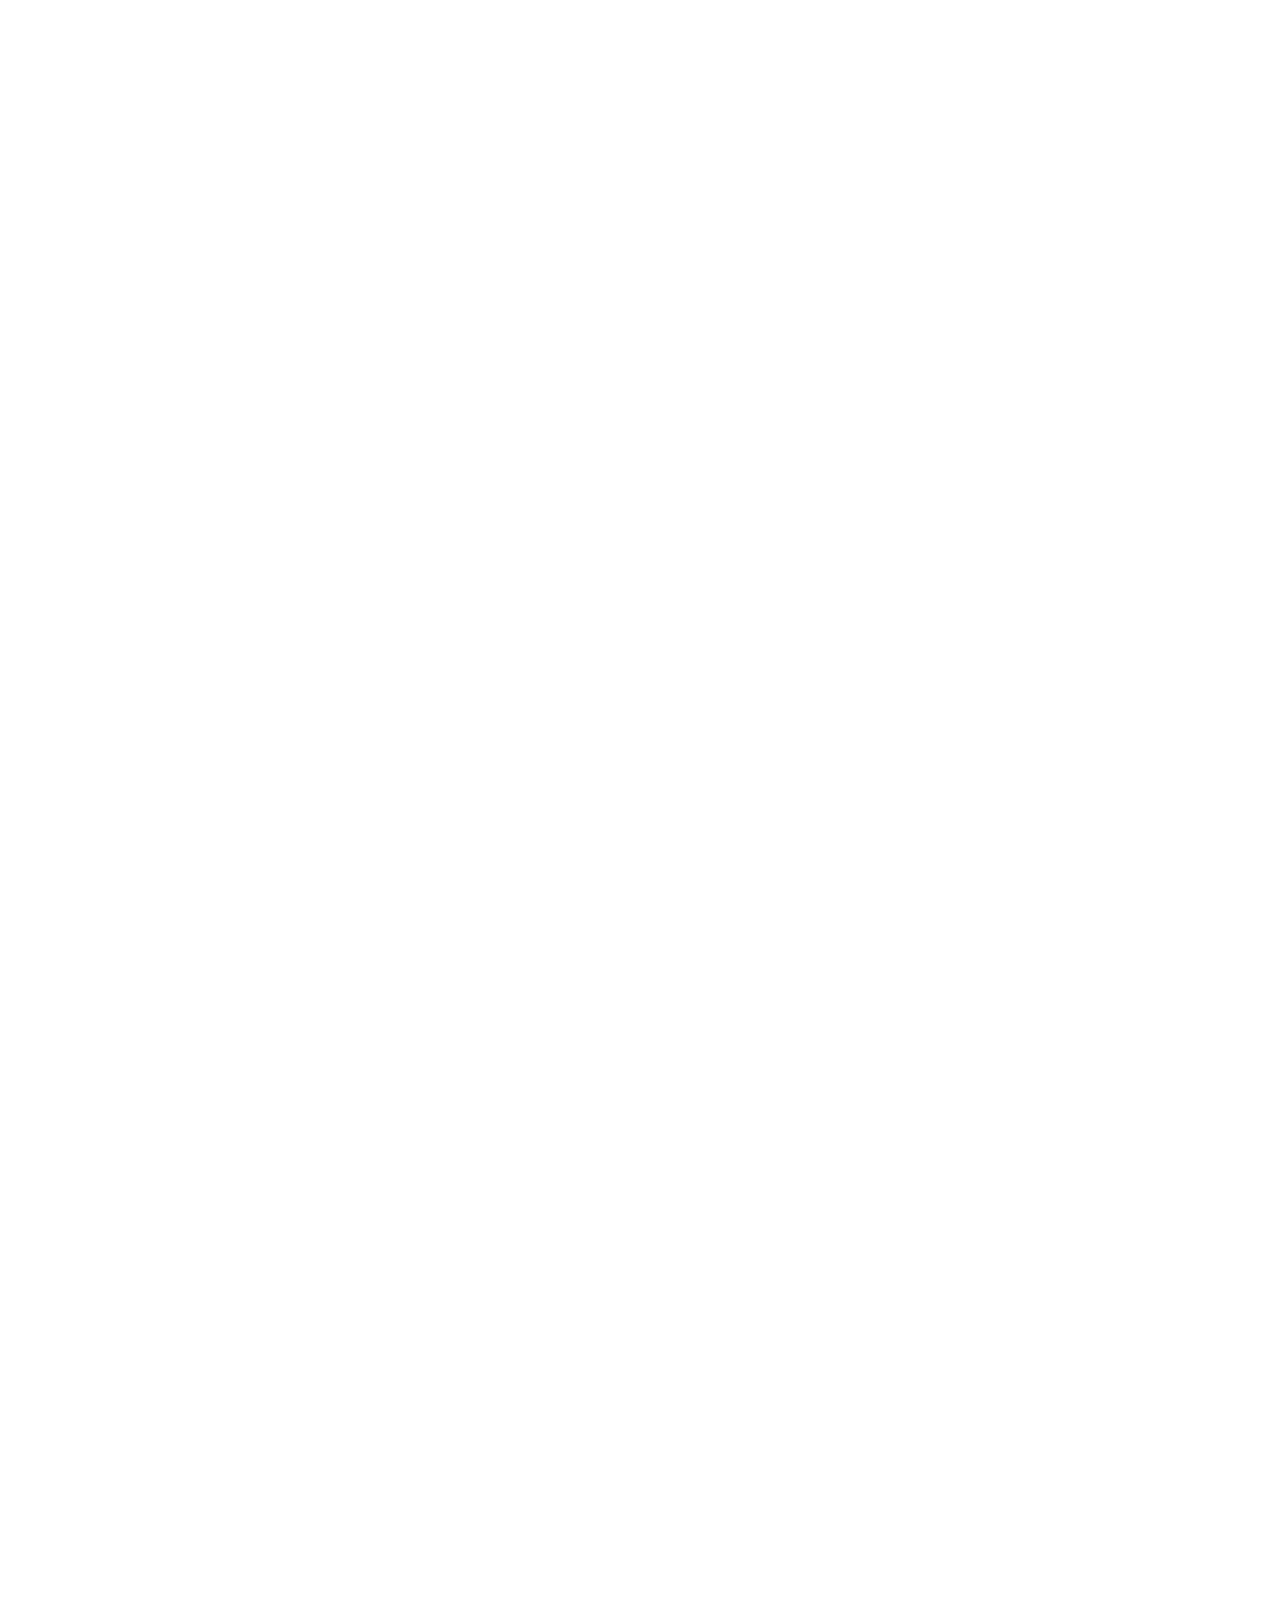
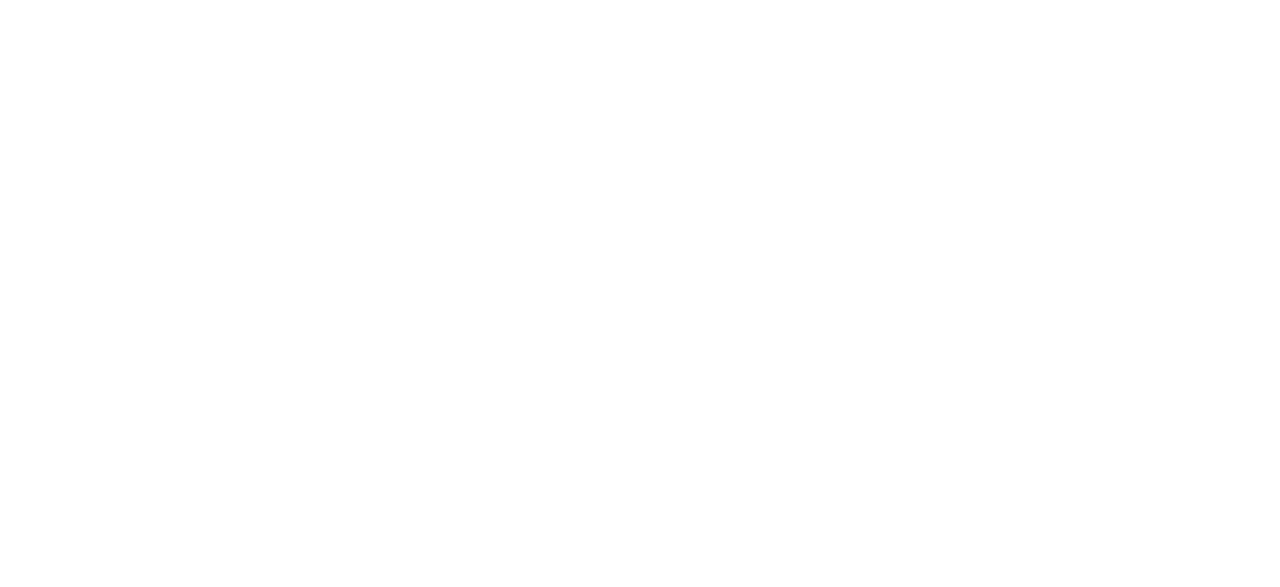
==== commit 648c2d96: "mejorado" ====
--- a/index.html
+++ b/index.html
@@ -32,7 +32,7 @@
     </div>
   </nav>
   <!-- Inicio-->
-  <section class="vh-100 d-flex align-items-center bg-primary text-white text-center">
+  <section class="vh-50 d-flex align-items-center bg-primary text-white text-center">
     <div class="container">
       <h1 class="display-4 fw-bold title-animate">Donde el código encuentra su propósito</h1>
       <p class="lead mt-3">Creamos experiencias web modernas, rápidas y centradas en el usuario.</p>
--- a/style.css
+++ b/style.css
@@ -75,4 +75,7 @@
 .logo-separado {
   height: 100px;
   max-height: 100px;
-}+}
+.card-body {
+  min-height: 150px;
+}
